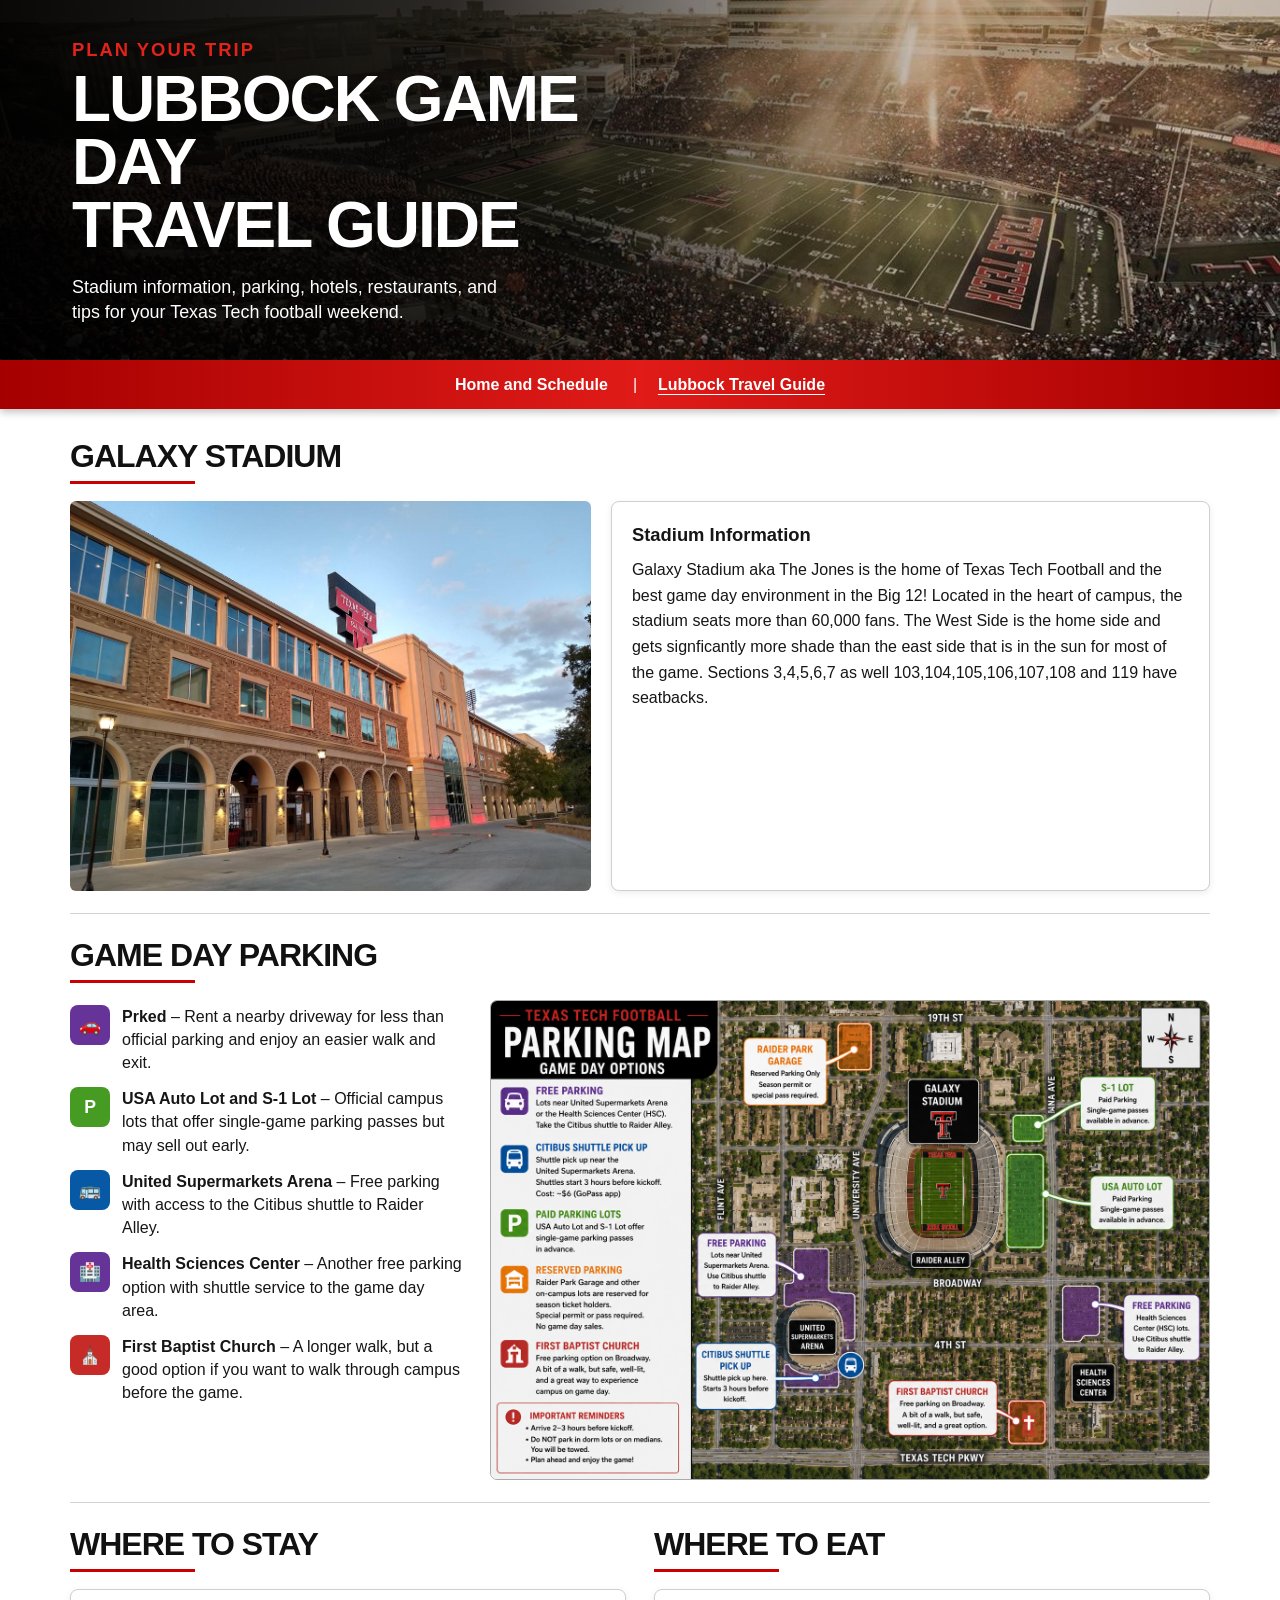
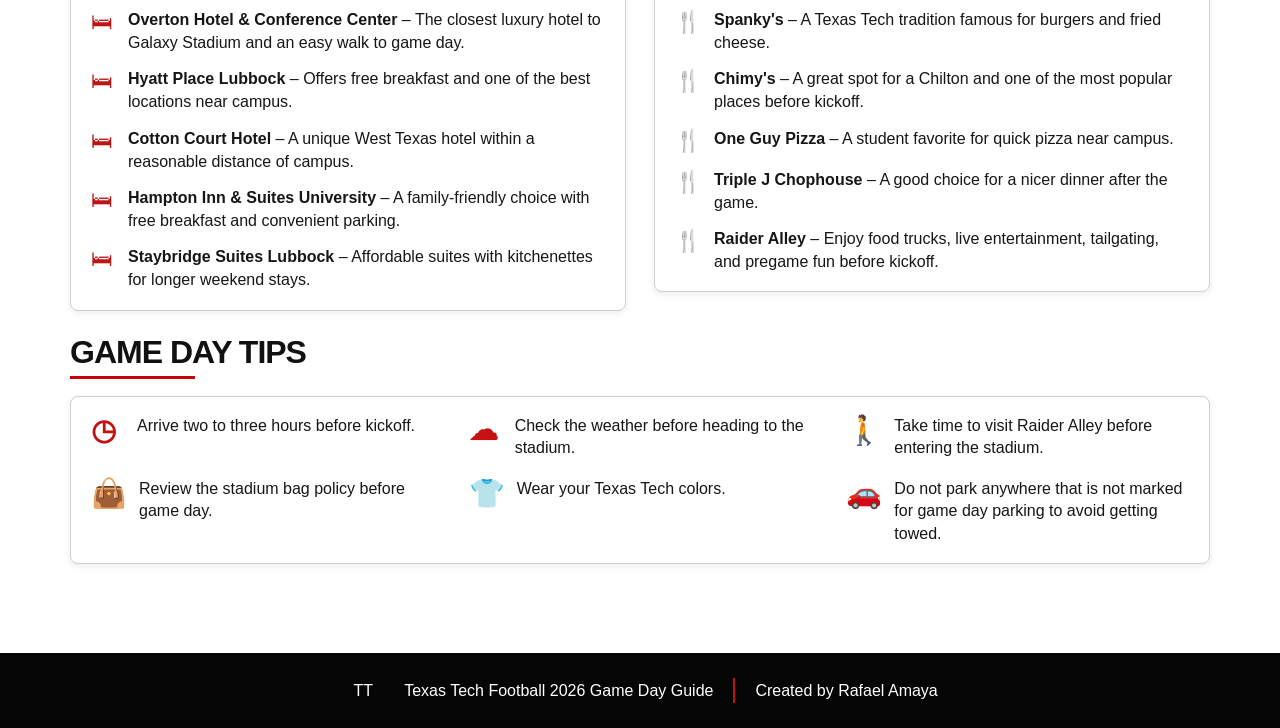
==== about.html @ da4320d4 "renaming second page" ====
<!DOCTYPE html>
<html lang="en">
<head>
    <meta charset="UTF-8">
    <meta name="viewport" content="width=device-width, initial-scale=1.0">

    <title>Lubbock Travel Guide | Texas Tech Football</title>

    <link rel="stylesheet" href="style.css">
</head>

<body>

    <header class="travel-header">
        <div class="header-overlay">
            <div class="header-content">
                <p class="site-label">Plan Your Trip</p>

                <h1>
                    Lubbock Game Day<br>
                    Travel Guide
                </h1>

                <p class="header-description">
                    Stadium information, parking, hotels, restaurants,
                    and tips for your Texas Tech football weekend.
                </p>
           
    </header>

    <nav>
        <ul>
            <li><a href="index.html">Home and Schedule</a></li>
            <li><a class="active" href="travel-guide.html">Lubbock Travel Guide</a></li>
        </ul>
    </nav>

    <main>

        <!-- Stadium Section -->

        <section>
            <h2>Galaxy Stadium</h2>

            <div class="stadium-layout">
                <img
                    class="stadium-image"
                    src="images/stadium-exterior.jpg"
                    alt="Exterior of Galaxy Stadium"
                >

                <div class="information-card">
                    <h3>Stadium Information</h3>

                    <p>
                        Galaxy Stadium aka The Jones is the home of Texas Tech Football and the best game day environment in the Big 12! Located in
                        the heart of campus, the stadium seats more than 60,000 fans. The West Side is the home side and gets signficantly more shade than the east side that is in the sun for most of the game. Sections 3,4,5,6,7 as well 103,104,105,106,107,108 and 119 have seatbacks. 
                    </p>
                </div>
            </div>
        </section>

        <!-- Parking Section -->

        <section>
            <h2>Game Day Parking</h2>

            <div class="parking-layout">

                <div class="information-card parking-card">
                    <ul class="guide-list parking-list">

                        <li>
                            <span class="list-icon purple">🚗</span>

                            <p>
                                <strong>Prked</strong> – Rent a nearby driveway for
                                less than official parking and enjoy an easier walk
                                and exit.
                            </p>
                        </li>

                        <li>
                            <span class="list-icon green">P</span>

                            <p>
                                <strong>USA Auto Lot and S-1 Lot</strong> – Official
                                campus lots that offer single-game parking passes but
                                may sell out early.
                            </p>
                        </li>

                        <li>
                            <span class="list-icon blue">🚌</span>

                            <p>
                                <strong>United Supermarkets Arena</strong> – Free
                                parking with access to the Citibus shuttle to Raider
                                Alley.
                            </p>
                        </li>

                        <li>
                            <span class="list-icon purple">🏥</span>

                            <p>
                                <strong>Health Sciences Center</strong> – Another
                                free parking option with shuttle service to the
                                game day area.
                            </p>
                        </li>

                        <li>
                            <span class="list-icon red">⛪</span>

                            <p>
                                <strong>First Baptist Church</strong> – A longer walk,
                                but a good option if you want to walk through campus
                                before the game.
                            </p>
                        </li>

                    </ul>
                </div>

                <div class="map-container">
                    <img
                        src="images/texas-tech-parking-map.png"
                        alt="Texas Tech football game day parking map"
                    >
                </div>

            </div>
        </section>

        <!-- Hotels and Food -->

        <div class="two-column-layout">

            <section>
                <h2>Where to Stay</h2>

                <div class="information-card">
                    <ul class="guide-list">

                        <li>
                            <span class="simple-icon">🛏</span>

                            <p>
                                <strong>Overton Hotel &amp; Conference Center</strong>
                                – The closest luxury hotel to Galaxy Stadium and an
                                easy walk to game day.
                            </p>
                        </li>

                        <li>
                            <span class="simple-icon">🛏</span>

                            <p>
                                <strong>Hyatt Place Lubbock</strong> – Offers free
                                breakfast and one of the best locations near campus.
                            </p>
                        </li>

                        <li>
                            <span class="simple-icon">🛏</span>

                            <p>
                                <strong>Cotton Court Hotel</strong> – A unique West
                                Texas hotel within a reasonable distance of campus.
                            </p>
                        </li>

                        <li>
                            <span class="simple-icon">🛏</span>

                            <p>
                                <strong>Hampton Inn &amp; Suites University</strong>
                                – A family-friendly choice with free breakfast and
                                convenient parking.
                            </p>
                        </li>

                        <li>
                            <span class="simple-icon">🛏</span>

                            <p>
                                <strong>Staybridge Suites Lubbock</strong> – Affordable
                                suites with kitchenettes for longer weekend stays.
                            </p>
                        </li>

                    </ul>
                </div>
            </section>

            <section>
                <h2>Where to Eat</h2>

                <div class="information-card">
                    <ul class="guide-list">

                        <li>
                            <span class="simple-icon">🍴</span>

                            <p>
                                <strong>Spanky's</strong> – A Texas Tech tradition
                                famous for burgers and fried cheese.
                            </p>
                        </li>

                        <li>
                            <span class="simple-icon">🍴</span>

                            <p>
                                <strong>Chimy's</strong> – A great spot for a Chilton
                                and one of the most popular places before kickoff.
                            </p>
                        </li>

                        <li>
                            <span class="simple-icon">🍴</span>

                            <p>
                                <strong>One Guy Pizza</strong> – A student favorite
                                for quick pizza near campus.
                            </p>
                        </li>

                        <li>
                            <span class="simple-icon">🍴</span>

                            <p>
                                <strong>Triple J Chophouse</strong> – A good choice
                                for a nicer dinner after the game.
                            </p>
                        </li>

                        <li>
                            <span class="simple-icon">🍴</span>

                            <p>
                                <strong>Raider Alley</strong> – Enjoy food trucks,
                                live entertainment, tailgating, and pregame fun
                                before kickoff.
                            </p>
                        </li>

                    </ul>
                </div>
            </section>

        </div>

        <!-- Game Day Tips -->

        <section>
            <h2>Game Day Tips</h2>

            <div class="information-card tips-card">

                <div class="tip-item">
                    <span>◷</span>
                    <p>Arrive two to three hours before kickoff.</p>
                </div>

                <div class="tip-item">
                    <span>☁</span>
                    <p>Check the weather before heading to the stadium.</p>
                </div>

                <div class="tip-item">
                    <span>🚶</span>
                    <p>Take time to visit Raider Alley before entering the stadium.</p>
                </div>

                <div class="tip-item">
                    <span>👜</span>
                    <p>Review the stadium bag policy before game day.</p>
                </div>

                <div class="tip-item">
                    <span>👕</span>
                    <p>Wear your Texas Tech colors.</p>
                </div>

                <div class="tip-item">
                    <span>🚗</span>
                    <p>
                        Do not park anywhere that is not marked for game day parking
                        to avoid getting towed.
                    </p>
                </div>

            </div>
        </section>

    </main>

    <footer>
        <div class="footer-logo">TT</div>

        <p>Texas Tech Football 2026 Game Day Guide</p>

        <span class="footer-divider"></span>

        <p>Created by Rafael Amaya</p>
    </footer>

</body>
</html>
---- style.css ----
/* Basic Reset */

* {
    box-sizing: border-box;
    margin: 0;
    padding: 0;
}

html {
    scroll-behavior: smooth;
}

body {
    background-color: #ffffff;
    color: #161616;
    font-family: Arial, Helvetica, sans-serif;
    line-height: 1.6;
}


/* Header */

.travel-header {
    background-image:
        linear-gradient(
            90deg,
            rgba(0, 0, 0, 0.96) 0%,
            rgba(0, 0, 0, 0.82) 35%,
            rgba(0, 0, 0, 0.18) 72%
        ),
        url("images/stadium-hero.jpg");

    background-position: center;
    background-repeat: no-repeat;
    background-size: cover;
    min-height: 325px;
}

.header-overlay {
    align-items: center;
    display: flex;
    justify-content: space-between;
    margin: 0 auto;
    max-width: 1200px;
    min-height: 325px;
    padding: 35px 32px;
}

.header-content {
    max-width: 610px;
}

.site-label {
    color: #e2231a;
    font-size: 1.15rem;
    font-weight: 800;
    letter-spacing: 2px;
    margin-bottom: 4px;
    text-transform: uppercase;
}

.travel-header h1 {
    color: white;
    font-size: clamp(2.5rem, 5vw, 4.5rem);
    font-weight: 900;
    letter-spacing: -2px;
    line-height: 0.98;
    text-transform: uppercase;
}

.header-description {
    color: #ffffff;
    font-size: 1.12rem;
    line-height: 1.4;
    margin-top: 18px;
    max-width: 440px;
}





/* Navigation */

nav {
    background: linear-gradient(90deg, #a50000, #e01b18, #a50000);
    box-shadow: 0 3px 8px rgba(0, 0, 0, 0.25);
}

nav ul {
    display: flex;
    justify-content: center;
    list-style: none;
    margin: 0 auto;
    max-width: 1200px;
}

nav li {
    position: relative;
}

nav li + li::before {
    color: white;
    content: "|";
    left: 0;
    position: absolute;
    top: 12px;
}

nav a {
    color: white;
    display: block;
    font-weight: 700;
    padding: 12px 25px;
    text-decoration: none;
}

nav a:hover,
nav a.active {
    text-decoration: underline;
    text-underline-offset: 4px;
}


/* Main Page */

main {
    margin: 0 auto;
    max-width: 1200px;
    padding: 28px 30px 45px;
}

section {
    border-bottom: 1px solid #d3d3d3;
    margin-bottom: 22px;
    padding-bottom: 22px;
}

section:last-child {
    border-bottom: none;
}

h2 {
    color: #111111;
    font-size: 2rem;
    font-weight: 900;
    letter-spacing: -1px;
    line-height: 1.2;
    margin-bottom: 17px;
    text-transform: uppercase;
}

h2::after {
    background-color: #cc0000;
    content: "";
    display: block;
    height: 3px;
    margin-top: 5px;
    width: 125px;
}

h3 {
    font-size: 1.15rem;
    margin-bottom: 8px;
}


/* Reusable Card */

.information-card {
    background-color: #ffffff;
    border: 1px solid #cfcfcf;
    border-radius: 8px;
    box-shadow: 0 2px 7px rgba(0, 0, 0, 0.08);
    padding: 18px 20px;
}


/* Stadium */

.stadium-layout {
    align-items: stretch;
    display: grid;
    gap: 20px;
    grid-template-columns: 1fr 1.15fr;
}

.stadium-image {
    border-radius: 6px;
    height: 100%;
    min-height: 215px;
    object-fit: cover;
    width: 100%;
}


/* Parking */

.parking-layout {
    align-items: stretch;
    display: grid;
    gap: 25px;
    grid-template-columns: 0.85fr 1.55fr;
}

.parking-card {
    border: none;
    box-shadow: none;
    padding: 5px 0;
}

.map-container {
    align-items: center;
    display: flex;
    justify-content: center;
}

.map-container img {
    border: 1px solid #aaaaaa;
    border-radius: 7px;
    display: block;
    height: auto;
    max-height: 490px;
    object-fit: contain;
    width: 100%;
}


/* Lists */

.guide-list {
    list-style: none;
}

.guide-list li {
    align-items: flex-start;
    display: flex;
    gap: 12px;
    margin-bottom: 13px;
}

.guide-list li:last-child {
    margin-bottom: 0;
}

.guide-list p {
    flex: 1;
    line-height: 1.45;
}

.list-icon {
    align-items: center;
    border-radius: 8px;
    color: white;
    display: flex;
    flex: 0 0 40px;
    font-size: 1.1rem;
    font-weight: 900;
    height: 40px;
    justify-content: center;
    width: 40px;
}

.list-icon.purple {
    background-color: #663399;
}

.list-icon.green {
    background-color: #469b23;
}

.list-icon.blue {
    background-color: #0758a5;
}

.list-icon.red {
    background-color: #c72b27;
}

.simple-icon {
    color: #bd1515;
    flex: 0 0 25px;
    font-size: 1.35rem;
    line-height: 1.3;
}


/* Hotels and Restaurants */

.two-column-layout {
    display: grid;
    gap: 28px;
    grid-template-columns: 1fr 1fr;
}

.two-column-layout section {
    border-bottom: none;
    margin-bottom: 0;
}


/* Game Day Tips */

.tips-card {
    display: grid;
    gap: 18px 35px;
    grid-template-columns: repeat(3, 1fr);
}

.tip-item {
    align-items: flex-start;
    display: flex;
    gap: 12px;
}

.tip-item span {
    color: #c41212;
    flex: 0 0 34px;
    font-size: 1.8rem;
    font-weight: bold;
    line-height: 1.1;
}

.tip-item p {
    line-height: 1.4;
}


/* Footer */

footer {
    align-items: center;
    background-color: #050505;
    color: white;
    display: flex;
    gap: 20px;
    justify-content: center;
    min-height: 75px;
    padding: 14px 25px;
    text-align: center;
}

.footer-logo {
    align-items: center;
    display: flex;
    flex: 0 0 42px;
    height: 42px;
    justify-content: center;
    overflow: hidden;
    width: 42px;
}

.footer-logo img {
    display: block;
    height: 42px;
    max-height: 42px;
    max-width: 42px;
    object-fit: contain;
    width: 42px;
}

.footer-divider {
    background-color: #c51212;
    height: 25px;
    width: 2px;
}


/* Homepage Introduction */

.intro-section {
    margin-bottom: 40px;
}

.intro-second-paragraph {
    margin-top: 16px;
}

.button {
    background: #cc0000;
    border-radius: 6px;
    color: white;
    display: inline-block;
    font-weight: bold;
    margin-top: 20px;
    padding: 12px 22px;
    text-decoration: none;
}

.button:hover {
    background: #a30000;
}


/* Homepage Schedule */

.schedule-section {
    margin-top: 40px;
}

.section-introduction {
    color: #555555;
    margin-bottom: 20px;
}

.table-container {
    overflow-x: auto;
    width: 100%;
}

.schedule-table {
    background: white;
    border-collapse: collapse;
    border-radius: 8px;
    box-shadow: 0 3px 12px rgba(0, 0, 0, 0.1);
    margin: 20px 0;
    min-width: 750px;
    overflow: hidden;
    width: 100%;
}

.schedule-table thead {
    background: #cc0000;
    color: white;
}

.schedule-table th,
.schedule-table td {
    border-bottom: 1px solid #e6e6e6;
    padding: 14px;
    text-align: left;
    vertical-align: middle;
}

.schedule-table tbody tr:hover {
    background: #f8f8f8;
}

.home-game {
    border-left: 6px solid #cc0000;
}

.away-game {
    border-left: 6px solid #666666;
}

.bye-week {
    background: #fff8e8;
    border-left: 6px solid #d4a100;
}

.game-label {
    border-radius: 20px;
    color: white;
    display: inline-block;
    font-size: 0.85rem;
    font-weight: bold;
    padding: 5px 12px;
}

.home-label {
    background: #cc0000;
}

.away-label {
    background: #555555;
}

.bye-label {
    background: #c49b00;
}

.game-date {
    font-weight: bold;
    white-space: nowrap;
}

.day-note {
    color: #666666;
    display: block;
    font-size: 0.8rem;
    font-weight: normal;
}

.location-detail {
    color: #777777;
    display: block;
    font-size: 0.85rem;
}

.game-time {
    font-weight: bold;
    white-space: nowrap;
}

.tba {
    color: #a15a00;
}

.schedule-note {
    color: #666666;
    font-size: 0.9rem;
    margin-top: 15px;
}


/* Tablet */

@media screen and (max-width: 900px) {

    .header-logo {
        flex-basis: 85px;
        height: 85px;
        margin-left: 20px;
        margin-right: 0;
        width: 85px;
    }

    .header-logo img {
        height: 85px;
        max-height: 85px;
        max-width: 85px;
        width: 85px;
    }

    .stadium-layout,
    .parking-layout,
    .two-column-layout {
        grid-template-columns: 1fr;
    }

    .parking-card {
        padding: 0;
    }

    .map-container img {
        max-height: none;
    }

    .tips-card {
        grid-template-columns: repeat(2, 1fr);
    }
}


/* Mobile */

@media screen and (max-width: 600px) {

    .travel-header,
    .header-overlay {
        min-height: 280px;
    }

    .header-overlay {
        align-items: flex-start;
        padding: 28px 20px;
    }

    .header-content {
        max-width: calc(100% - 75px);
    }

    .travel-header h1 {
        font-size: 2.35rem;
    }

    .header-description {
        font-size: 1rem;
    }

    .header-logo {
        flex-basis: 60px;
        height: 60px;
        margin-left: 10px;
        margin-right: 0;
        margin-top: 5px;
        width: 60px;
    }

    .header-logo img {
        height: 60px;
        max-height: 60px;
        max-width: 60px;
        width: 60px;
    }

    nav ul {
        align-items: center;
        flex-direction: column;
    }

    nav li + li::before {
        display: none;
    }

    nav a {
        padding: 8px 15px;
    }

    main {
        padding: 22px 16px 35px;
    }

    h2 {
        font-size: 1.65rem;
    }

    .tips-card {
        grid-template-columns: 1fr;
    }

    .schedule-table th,
    .schedule-table td {
        padding: 11px;
    }

    footer {
        flex-direction: column;
        gap: 7px;
    }

    .footer-logo {
        flex-basis: 36px;
        height: 36px;
        width: 36px;
    }

    .footer-logo img {
        height: 36px;
        max-height: 36px;
        max-width: 36px;
        width: 36px;
    }

    .footer-divider {
        display: none;
    }
}
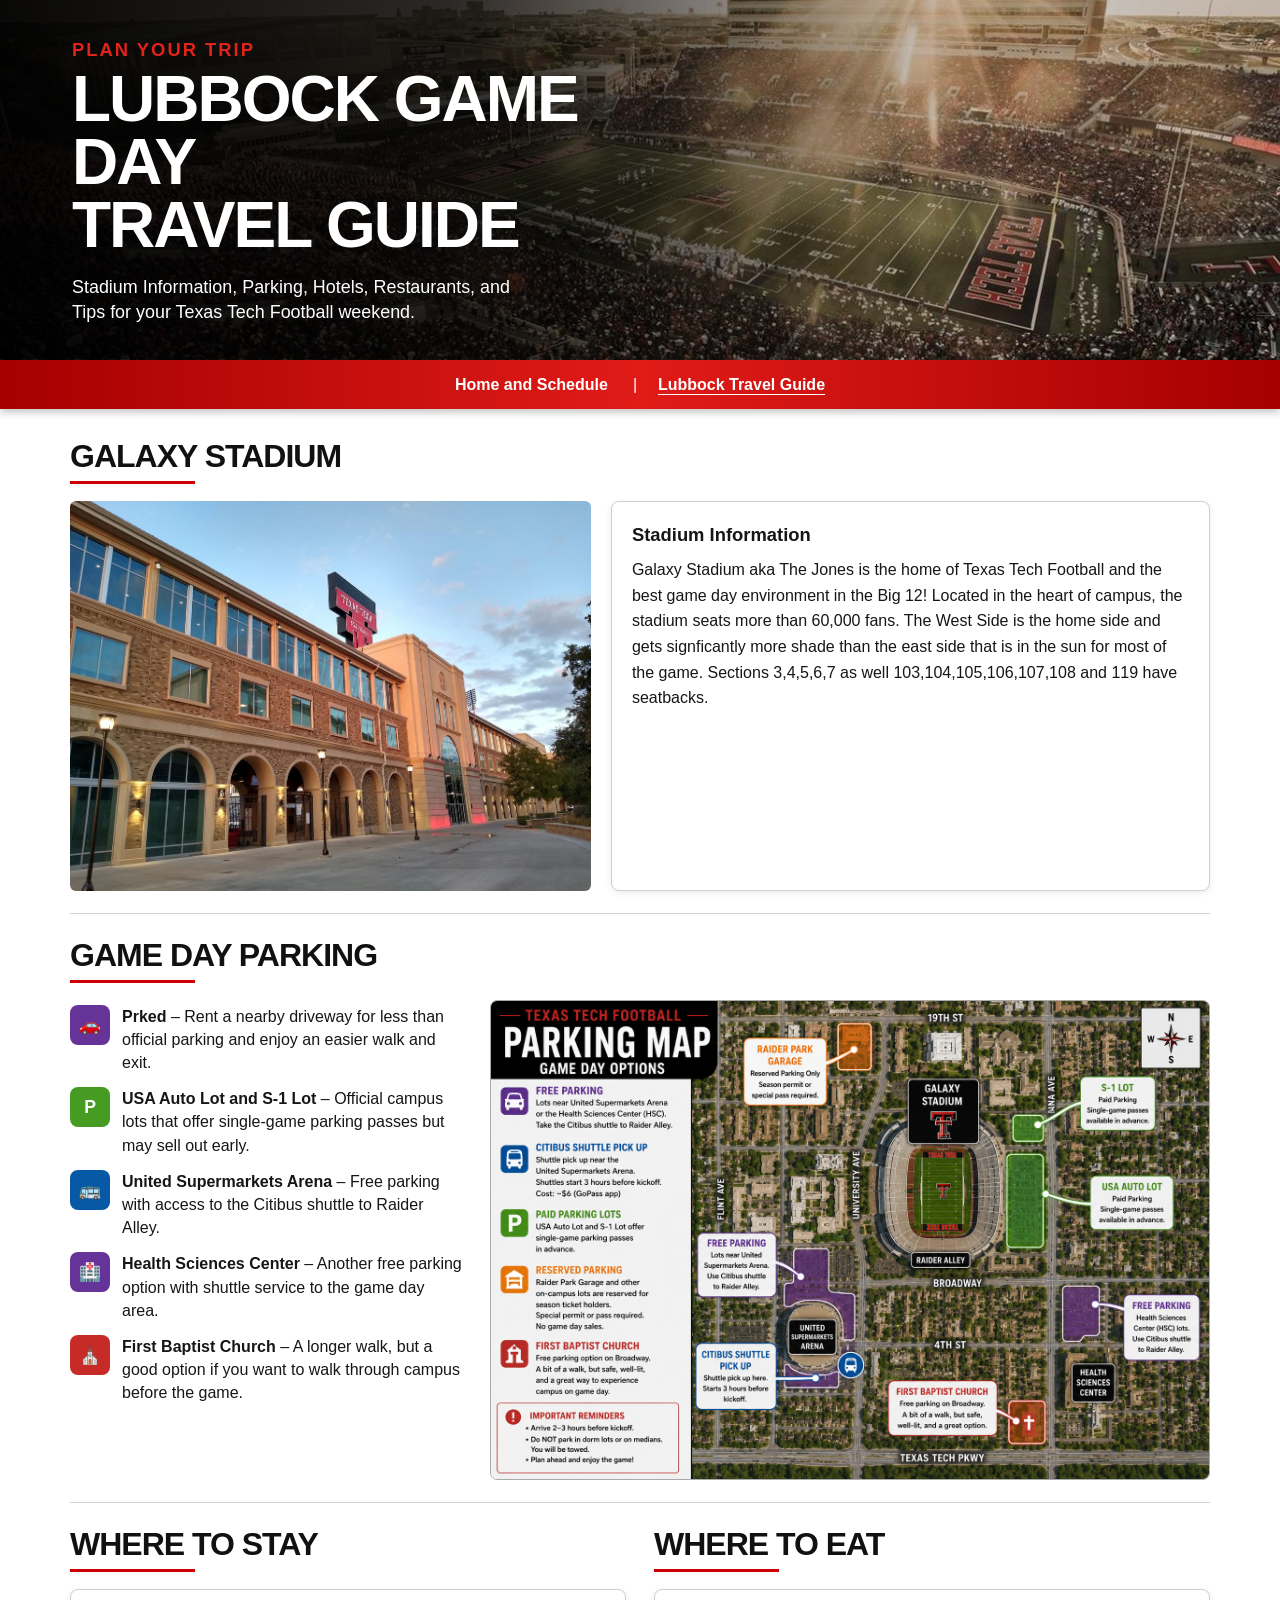
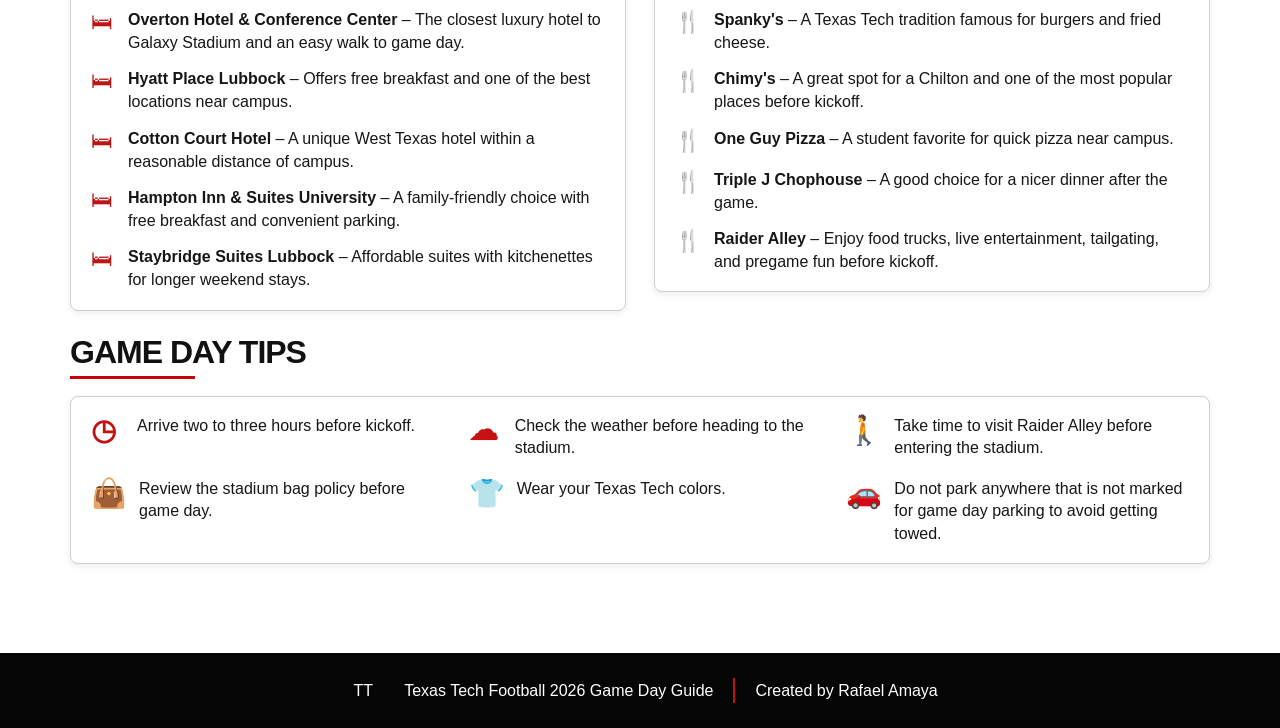
==== commit e2f68003: "fixing typos in header" ====
--- a/about.html
+++ b/about.html
@@ -22,8 +22,8 @@
                 </h1>
 
                 <p class="header-description">
-                    Stadium information, parking, hotels, restaurants,
-                    and tips for your Texas Tech football weekend.
+                    Stadium Information, Parking, Hotels, Restaurants,
+                    and Tips for your Texas Tech Football weekend.
                 </p>
            
     </header>
@@ -31,7 +31,7 @@
     <nav>
         <ul>
             <li><a href="index.html">Home and Schedule</a></li>
-            <li><a class="active" href="travel-guide.html">Lubbock Travel Guide</a></li>
+           <li><a class="active" href="about.html">Lubbock Travel Guide</a></li>
         </ul>
     </nav>
 
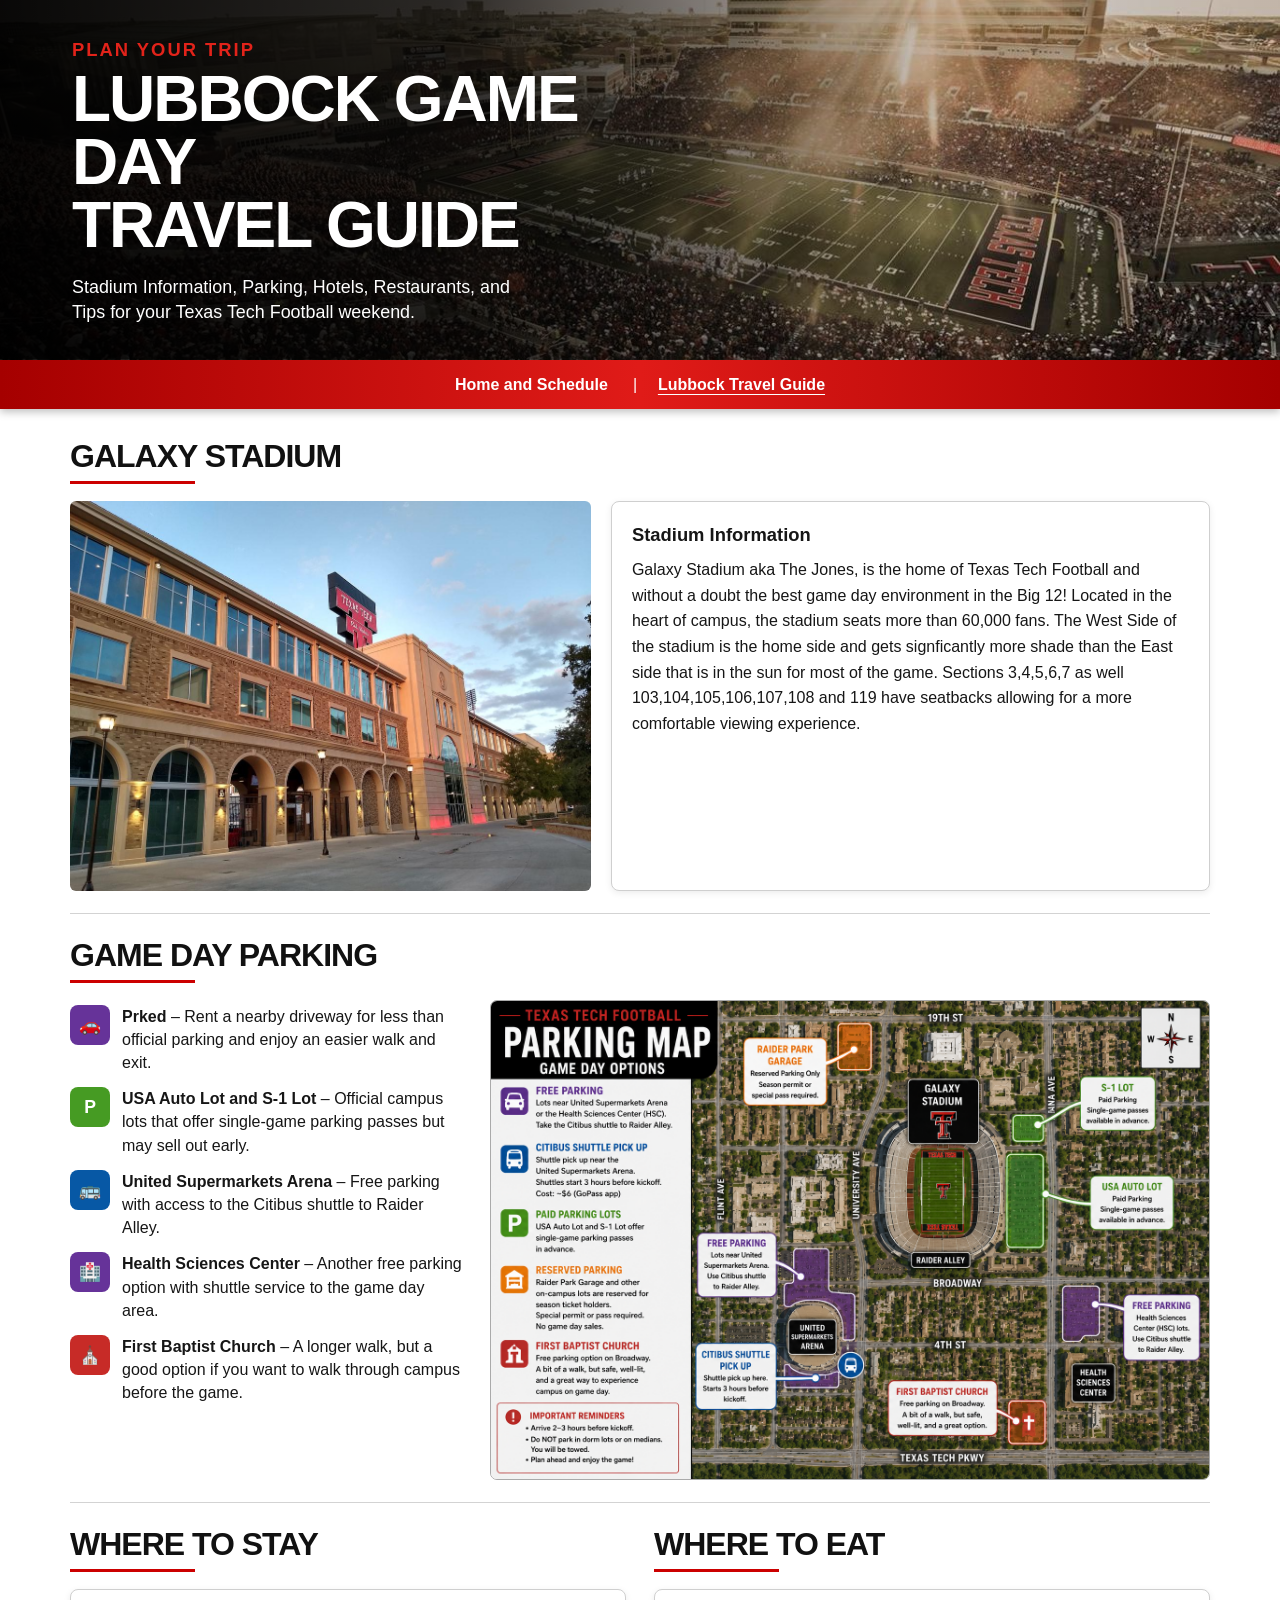
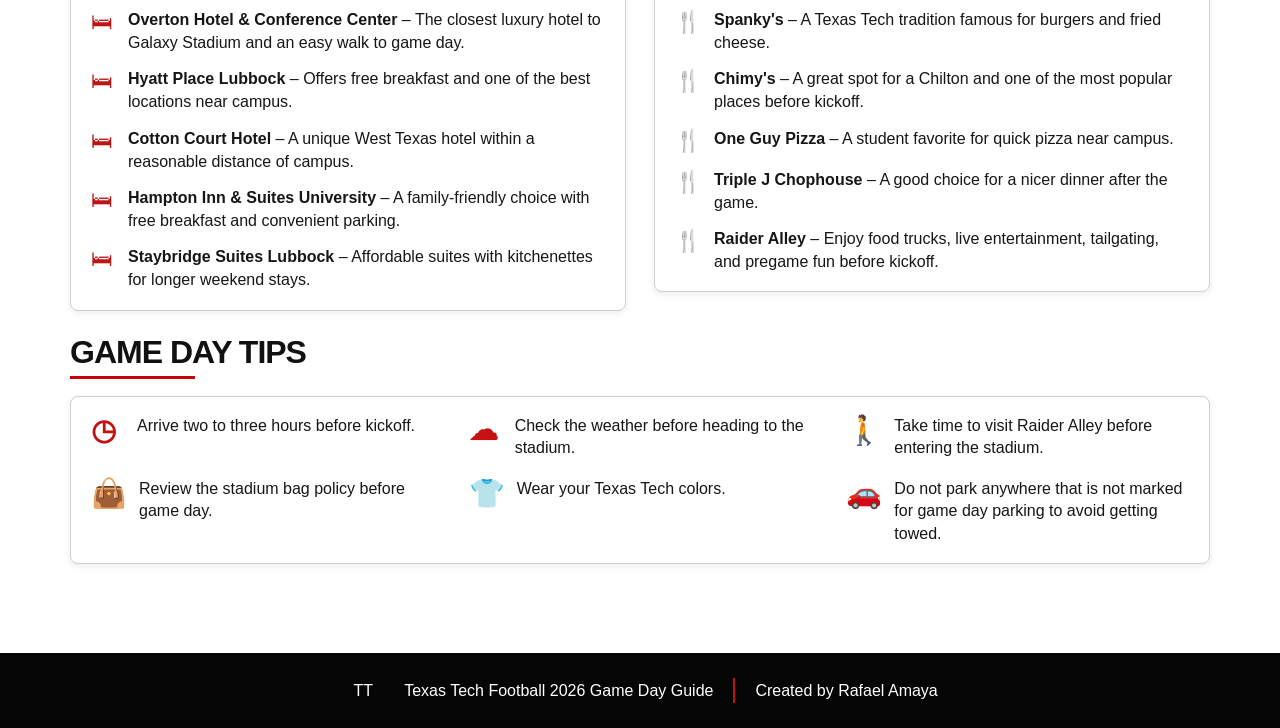
==== commit ba36a5ba: "fixing phrasing in stadium Updated stadium information and improved clarity in the parking section. " ====
--- a/about.html
+++ b/about.html
@@ -53,8 +53,8 @@
                     <h3>Stadium Information</h3>
 
                     <p>
-                        Galaxy Stadium aka The Jones is the home of Texas Tech Football and the best game day environment in the Big 12! Located in
-                        the heart of campus, the stadium seats more than 60,000 fans. The West Side is the home side and gets signficantly more shade than the east side that is in the sun for most of the game. Sections 3,4,5,6,7 as well 103,104,105,106,107,108 and 119 have seatbacks. 
+                        Galaxy Stadium aka The Jones, is the home of Texas Tech Football and without a doubt the best game day environment in the Big 12! Located in
+                        the heart of campus, the stadium seats more than 60,000 fans. The West Side of the stadium is the home side and gets signficantly more shade than the East side that is in the sun for most of the game. Sections 3,4,5,6,7 as well 103,104,105,106,107,108 and 119 have seatbacks allowing for a more comfortable viewing experience.  
                     </p>
                 </div>
             </div>
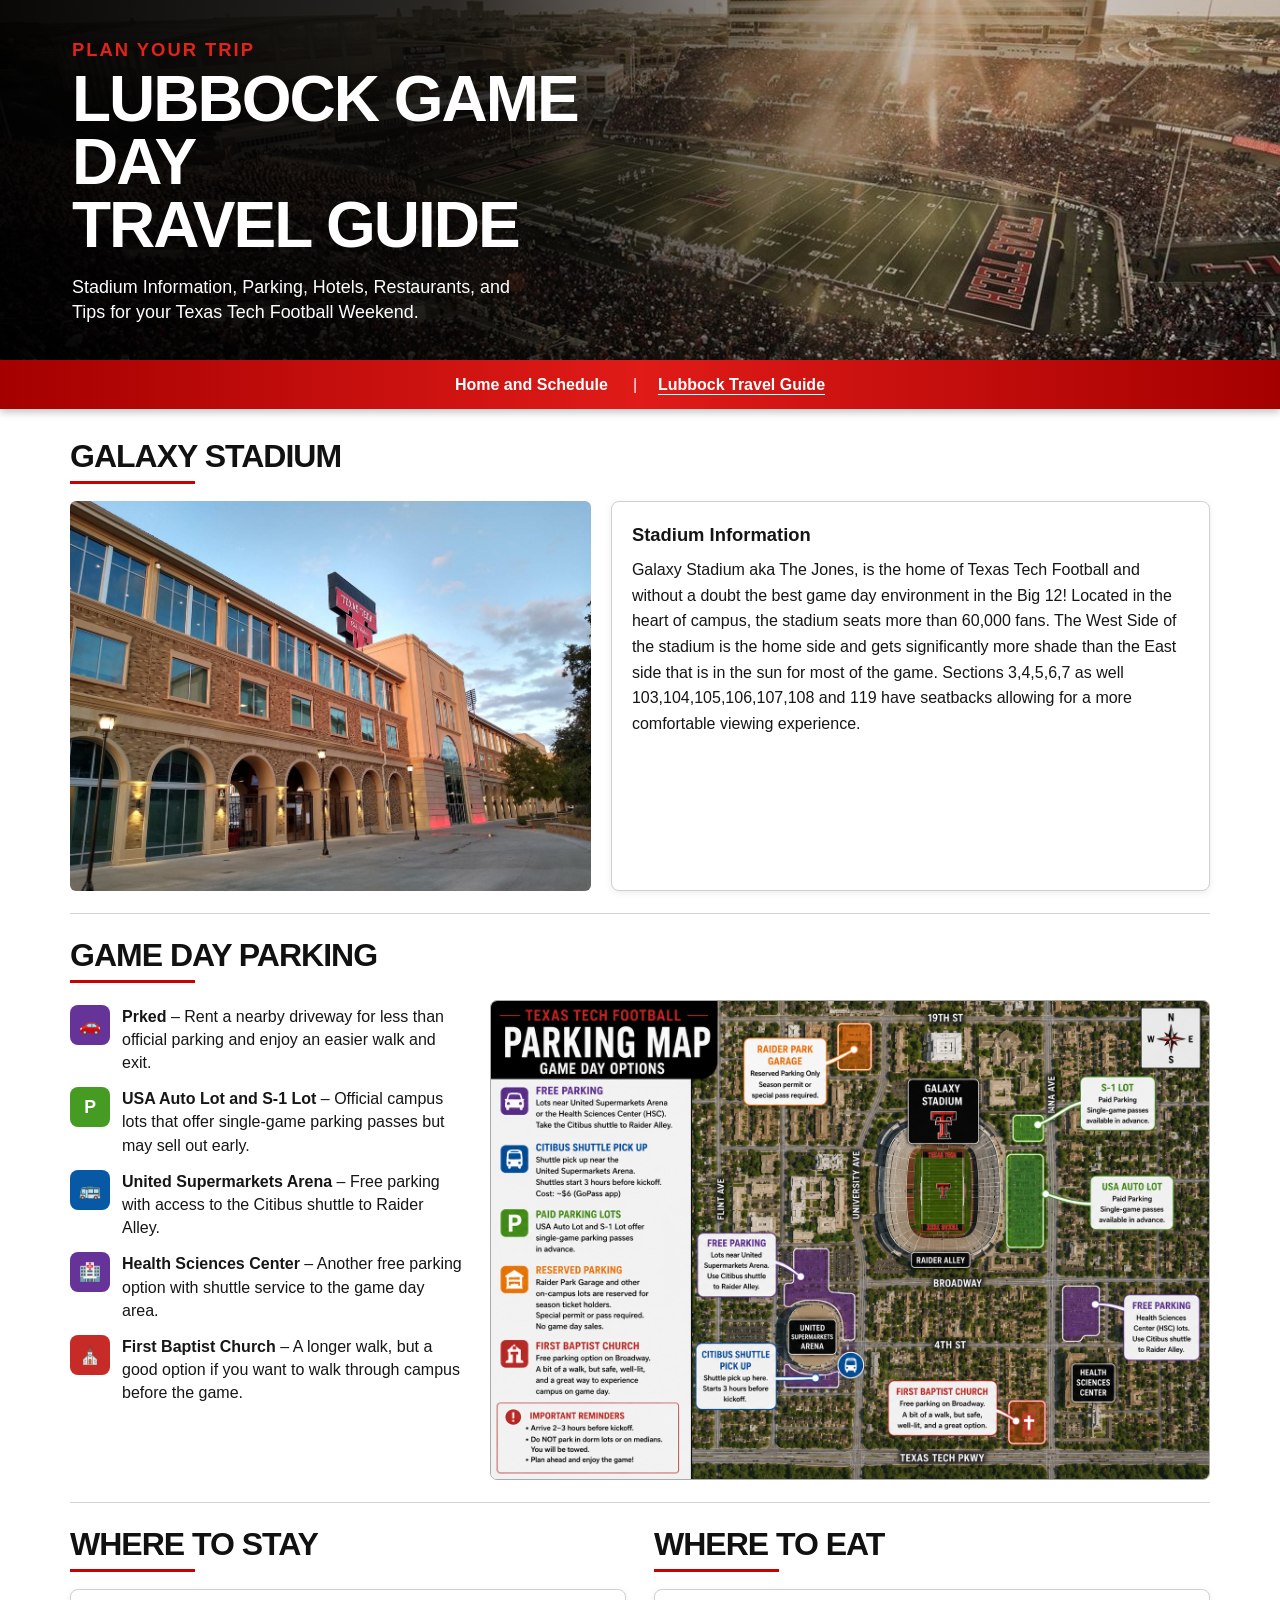
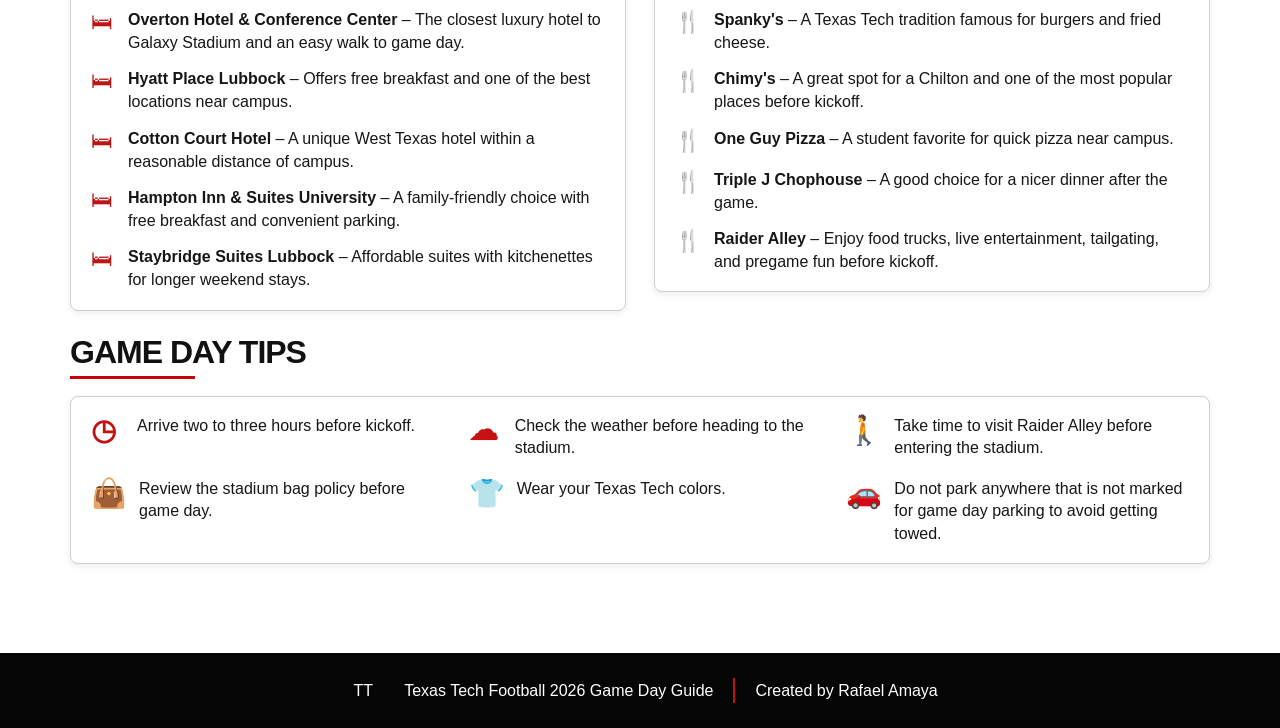
==== commit c4ea42f4: "fix typo" ====
--- a/about.html
+++ b/about.html
@@ -23,7 +23,7 @@
 
                 <p class="header-description">
                     Stadium Information, Parking, Hotels, Restaurants,
-                    and Tips for your Texas Tech Football weekend.
+                    and Tips for your Texas Tech Football Weekend.
                 </p>
            
     </header>
@@ -54,7 +54,7 @@
 
                     <p>
                         Galaxy Stadium aka The Jones, is the home of Texas Tech Football and without a doubt the best game day environment in the Big 12! Located in
-                        the heart of campus, the stadium seats more than 60,000 fans. The West Side of the stadium is the home side and gets signficantly more shade than the East side that is in the sun for most of the game. Sections 3,4,5,6,7 as well 103,104,105,106,107,108 and 119 have seatbacks allowing for a more comfortable viewing experience.  
+                        the heart of campus, the stadium seats more than 60,000 fans. The West Side of the stadium is the home side and gets significantly more shade than the East side that is in the sun for most of the game. Sections 3,4,5,6,7 as well 103,104,105,106,107,108 and 119 have seatbacks allowing for a more comfortable viewing experience.  
                     </p>
                 </div>
             </div>
